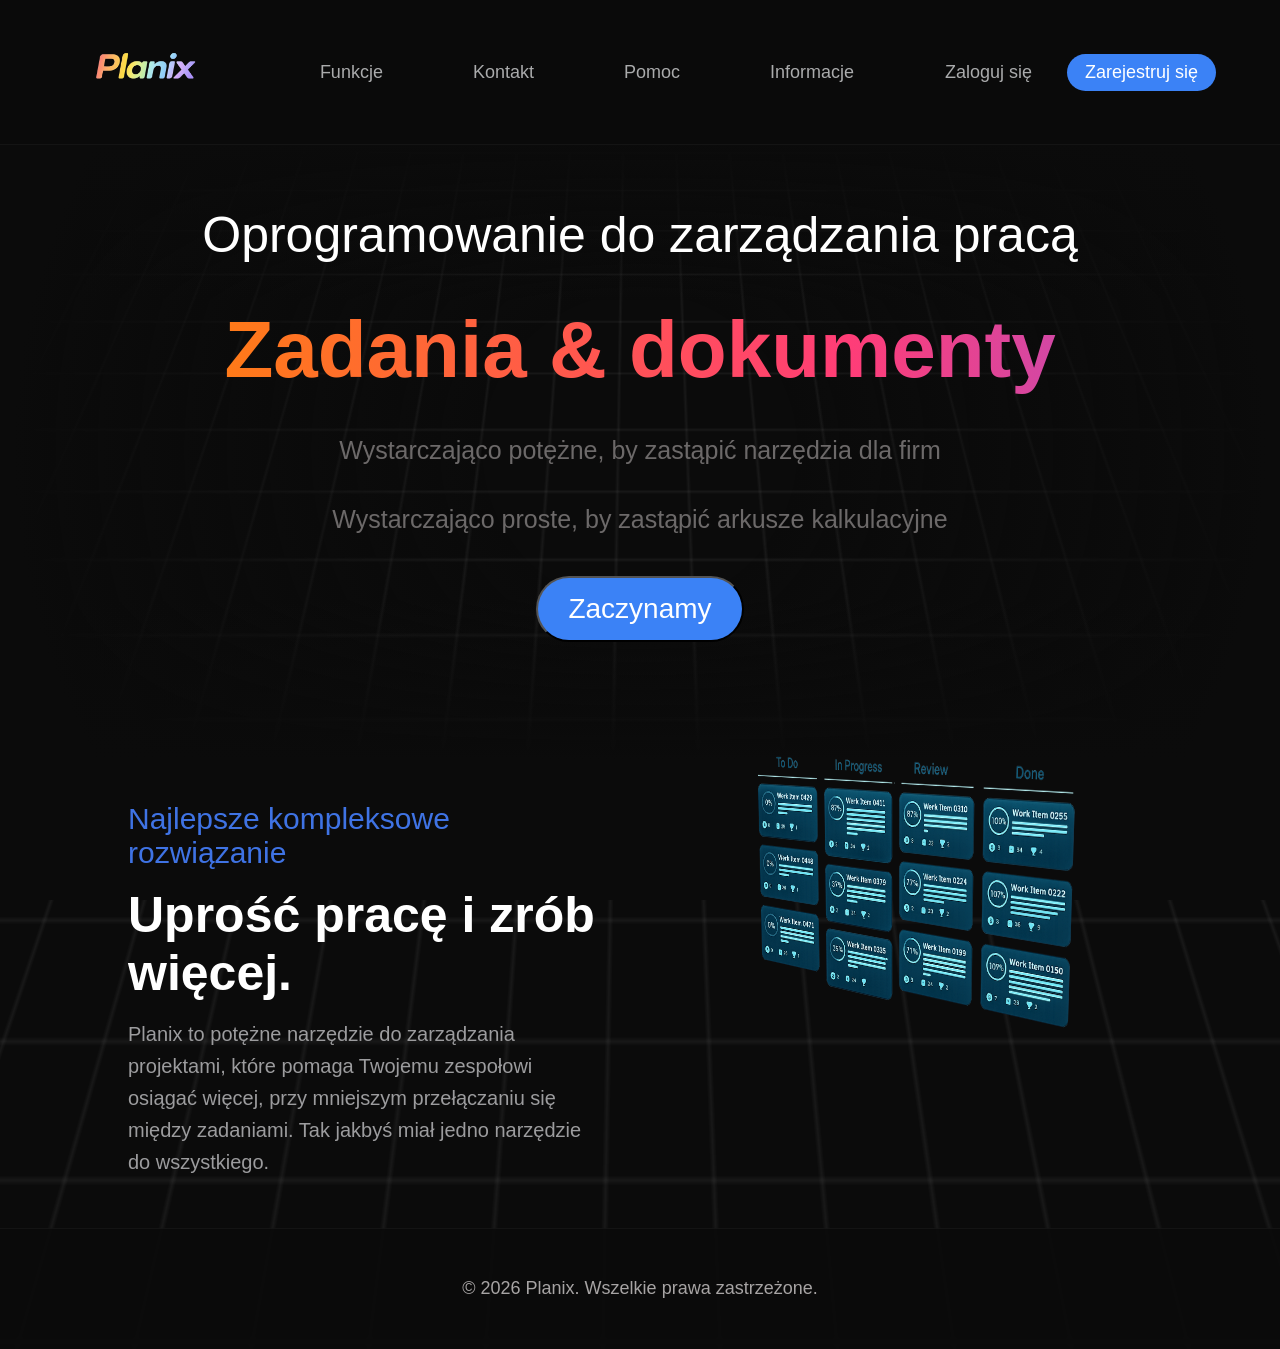
==== frontend/pages/index.html @ 274146c2 "frontend/main page implementation" ====
<!doctype html>
<html lang="en">
  <head>
    <meta charset="UTF-8" />
    <meta name="viewport" content="width=device-width, initial-scale=1.0" />
    <title>Task manager</title>
    <link rel="stylesheet" href="../styles/index.css" />
  </head>
  <body>
    <header>
      <div class="navbar">
        <div class="nav-left">
          <a href=""
            ><img class="navbar-logo-shape" src="../images/logo.png" alt="logo"
          /></a>
        </div>

        <div class="nav-center">
          <a class="navbar-link" href="">Funkcje</a>
          <a class="navbar-link" href="">Kontakt</a>
          <a class="navbar-link" href="">Pomoc</a>
          <a class="navbar-link" href="">Informacje</a>
        </div>
        <div class="nav-right">
          <a class="login-btn" href="">Zaloguj się</a>
          <a class="signup-btn" href="">Zarejestruj się</a>
        </div>
      </div>
    </header>
    <div class="content">
      <h1>
        <span class="header-text1">Oprogramowanie do zarządzania pracą </span>
        <span class="header-text2">Zadania & dokumenty</span>
        <span class="header-text3"
          >Wystarczająco potężne, by zastąpić narzędzia dla firm
        </span>
        <span class="header-text3"
          >Wystarczająco proste, by zastąpić arkusze kalkulacyjne</span
        >
      </h1>
      <div class="content-buttons">
        <button class="start-btn">Zaczynamy</button>
      </div>
      <div class="description">
        <div class="description-container">
          <span class="description-text1"
            >Najlepsze kompleksowe rozwiązanie</span
          >
          <span class="description-text2">Uprość pracę i zrób więcej.</span>
          <span class="description-text3"
            >Planix to potężne narzędzie do zarządzania projektami, które pomaga
            Twojemu zespołowi osiągać więcej, przy mniejszym przełączaniu się
            między zadaniami. Tak jakbyś miał jedno narzędzie do
            wszystkiego.</span
          >
        </div>

        <img class="description-img" src="../images/vrWindows.png" alt="" />
      </div>
    </div>
    <div class="bottom">© 2026 Planix. Wszelkie prawa zastrzeżone.</div>
  </body>
</html>
---- frontend/styles/index.css ----
body {
  margin: 0;
  background: #0b0b0b;
  color: white;
  font-family: "Inter", sans-serif;
}

body::before {
  content: "";
  position: fixed;
  inset: 0;
  z-index: -2;

  background-image:
    linear-gradient(rgba(255, 255, 255, 0.07) 0.8px, transparent 0.8px),
    linear-gradient(90deg, rgba(255, 255, 255, 0.07) 0.8px, transparent 0.8px);

  background-size: 30px 30px;

  transform: perspective(1200px) rotateX(55deg) scale(1.5) translateY(150px);
  transform-origin: center top;

  opacity: 0.7;
}

body::after {
  content: "";
  position: fixed;
  inset: 0;
  z-index: -1;

  background:
    linear-gradient(to bottom, #0b0b0b 0%, #0b0b0b 140px, transparent 300px),
    linear-gradient(to top, #0b0b0b 0%, #0b0b0b 140px, transparent 300px),
    radial-gradient(circle at center, transparent 20%, #0b0b0b 80%);

  pointer-events: none;
}

header {
  width: 100%;
  display: flex;
  justify-content: center;

  background: rgba(11, 11, 11, 0.95);
  border-bottom: 1px solid rgba(255, 255, 255, 0.04);
}

.navbar {
  display: flex;
  align-items: center;
  justify-content: space-between;
  width: 90%;
  padding: 15px 0;
}

.navbar-logo-shape {
  height: 110px;
  width: auto;
}

.nav-left {
  display: flex;
  align-items: center;
}

.nav-center {
  display: flex;
  gap: 30px;
  justify-content: center;
  flex: 1;
}

.navbar-link {
  color: rgb(170, 171, 172);
  font-size: 18px;
  text-decoration: none;
  font-weight: 500;
  padding: 8px 30px;
  transition: 0.2s;
}

.navbar-link:hover {
  color: white;
}

.nav-right {
  display: flex;
  align-items: center;
  gap: 15px;
}

.login-btn {
  color: rgb(170, 171, 172);
  text-decoration: none;
  font-size: 18px;
  transition: 0.2s;
  padding-right: 20px;
}

.login-btn:hover {
  color: white;
}

.signup-btn {
  background: #3b82f6;
  color: white;
  padding: 8px 18px;
  border-radius: 999px;
  text-decoration: none;
  font-size: 18px;
  transition: 0.2s;
  font-weight: 500;
}

.signup-btn:hover {
  background: #2563eb;
}

.content {
  display: flex;
  justify-content: center;
  flex-direction: column;
  align-items: center;
  width: 100%;
  height: auto;
}

h1 {
  width: 80%;
  display: flex;
  flex-direction: column;
  justify-content: center;
  align-items: center;
}

.header-text1 {
  font-family: sans-serif;
  font-weight: 100;
  font-size: 50px;
  padding: 40px;
}

.header-text2 {
  font-size: 80px;
  font-weight: 800;
  padding-bottom: 20px;

  background: linear-gradient(
    90deg,
    #ff7a18,
    #ff3d77,
    #7a5cff,
    #00c6ff,
    #00ffa3
  );

  background-size: 300% 300%;

  -webkit-background-clip: text;
  -webkit-text-fill-color: transparent;

  animation: gradientMove 6s ease infinite;
}

@keyframes gradientMove {
  0% {
    background-position: 0% 50%;
  }
  50% {
    background-position: 100% 50%;
  }
  100% {
    background-position: 0% 50%;
  }
}

.header-text3 {
  width: 800px;
  padding-top: 20px;
  padding-bottom: 20px;
  font-size: 25px;
  text-align: center;
  font-weight: 100;
  color: rgb(108, 105, 105);
}

.content-buttons {
  display: flex;
  justify-content: center;
}

.start-btn {
  background: #3b82f6;
  color: white;
  padding: 15px 30px 15px 30px;

  border-radius: 999px;
  text-decoration: none;
  font-size: 28px;
  transition: 0.2s;
  font-weight: 500;
  cursor: pointer;
}

.start-btn:hover {
  background: #2563eb;
}

.description {
  display: flex;
  justify-content: flex-start;
  gap: 40px;
  width: 80%;
  padding: 50px;
}

.description-img {
  height: 400px;
  width: 50%;
  transform: perspective(1000px) rotateX(-10deg) rotateY(-40deg);
}

.description-container {
  display: flex;
  flex-direction: column;
  width: 50%;
  padding-top: 110px;
}

.description-text1 {
  font-family: sans-serif;
  font-size: 30px;
  color: #3f73e4;
  font-weight: 500;
  padding-bottom: 16px;
}

.description-text2 {
  font-family: sans-serif;
  font-weight: 800;
  font-size: 50px;
  color: #ffffff;
  padding-bottom: 16px;
}

.description-text3 {
  font-family: sans-serif;
  font-size: 20px;
  color: #9c9c9e;
  line-height: 1.6;
}

.bottom {
  width: 100%;
  height: 120px;
  display: flex;
  justify-content: center;

  background: rgba(11, 11, 11, 0.95);
  border-top: 1px solid rgba(255, 255, 255, 0.04);
  font-family: sans-serif;
  font-size: 18px;
  color: #a7a4a4;
  align-items: center;
}
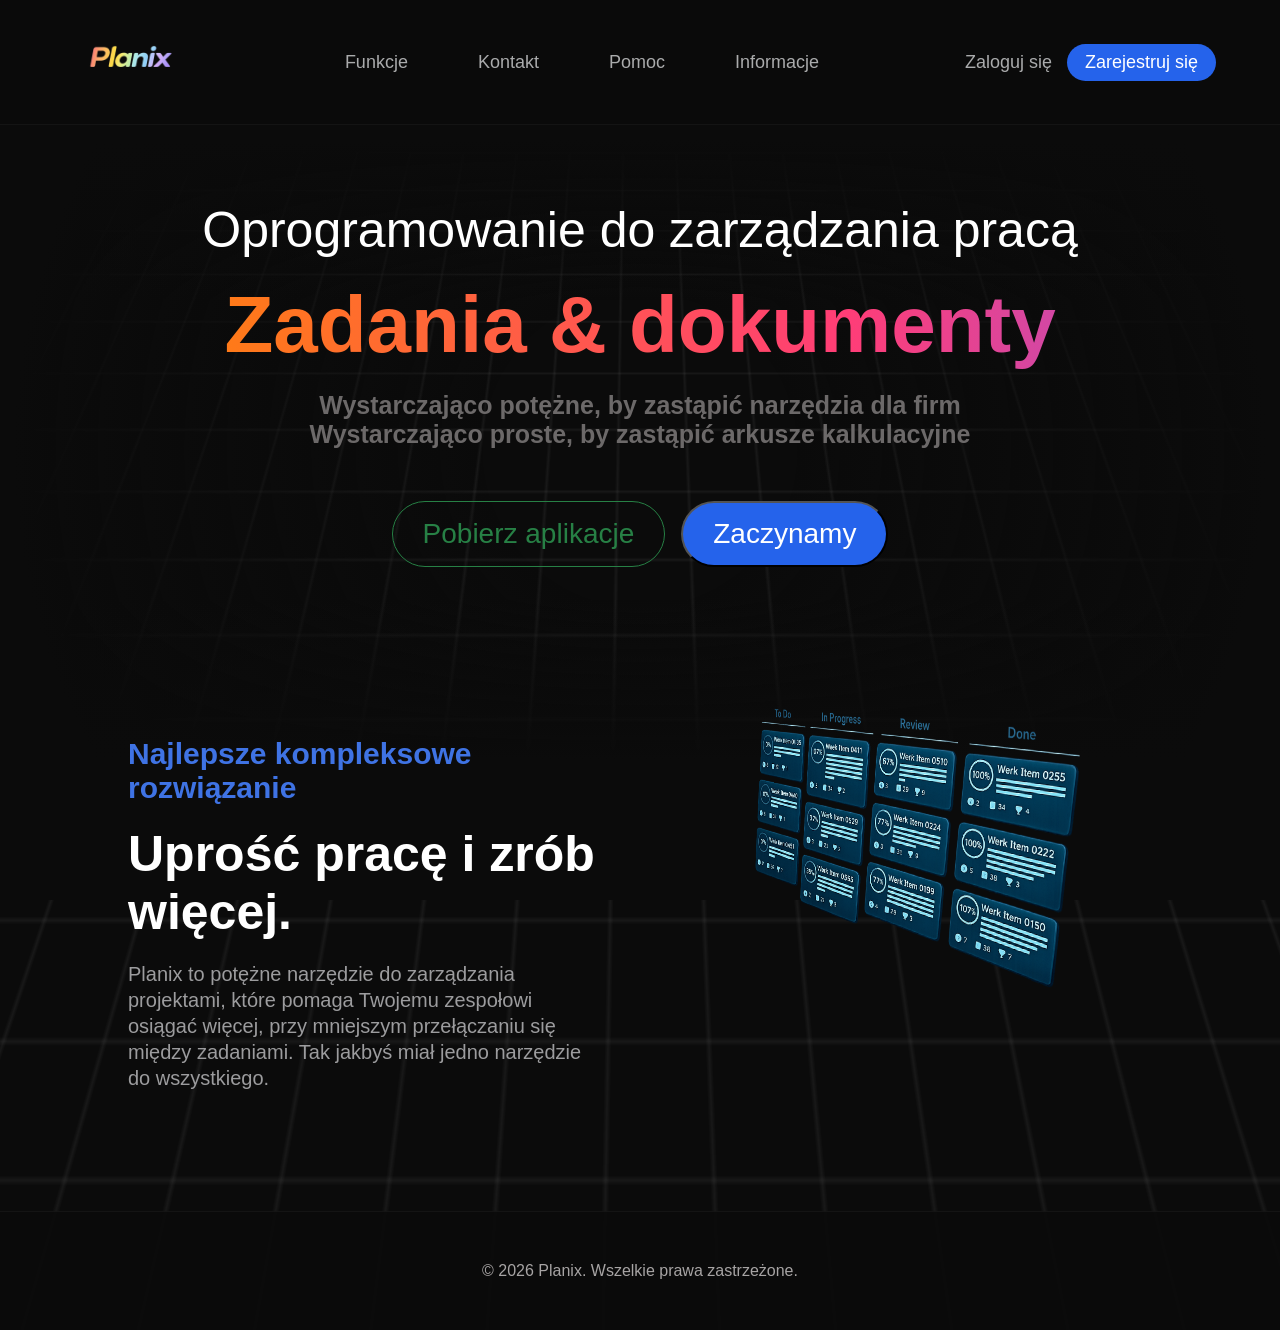
==== commit 6e0d911b: "added responsiveness for different devices screens + some visual improvements" ====
--- a/frontend/pages/index.html
+++ b/frontend/pages/index.html
@@ -14,7 +14,6 @@
             ><img class="navbar-logo-shape" src="../images/logo.png" alt="logo"
           /></a>
         </div>
-
         <div class="nav-center">
           <a class="navbar-link" href="">Funkcje</a>
           <a class="navbar-link" href="">Kontakt</a>
@@ -24,9 +23,17 @@
         <div class="nav-right">
           <a class="login-btn" href="">Zaloguj się</a>
           <a class="signup-btn" href="">Zarejestruj się</a>
+          <div class="menu-toggle" id="menu-toggle">☰</div>
         </div>
       </div>
     </header>
+    <div class="mobile-menu" id="mobile-menu">
+      <a class="navbar-link" href="">Funkcje</a>
+      <a class="navbar-link" href="">Kontakt</a>
+      <a class="navbar-link" href="">Pomoc</a>
+      <a class="navbar-link" href="">Informacje</a>
+    </div>
+    <div class="overlay" id="overlay"></div>
     <div class="content">
       <h1>
         <span class="header-text1">Oprogramowanie do zarządzania pracą </span>
@@ -39,6 +46,7 @@
         >
       </h1>
       <div class="content-buttons">
+        <button class="download-btn">Pobierz aplikacje</button>
         <button class="start-btn">Zaczynamy</button>
       </div>
       <div class="description">
@@ -54,10 +62,14 @@
             wszystkiego.</span
           >
         </div>
-
-        <img class="description-img" src="../images/vrWindows.png" alt="" />
+        <img
+          class="description-img"
+          src="../images/virtualWindows.png"
+          alt=""
+        />
       </div>
     </div>
     <div class="bottom">© 2026 Planix. Wszelkie prawa zastrzeżone.</div>
+    <script src="../scripts/navigation.js"></script>
   </body>
 </html>
--- a/frontend/styles/index.css
+++ b/frontend/styles/index.css
@@ -1,8 +1,15 @@
+html,
+body {
+  height: 100%;
+}
+
 body {
   margin: 0;
   background: #0b0b0b;
   color: white;
   font-family: "Inter", sans-serif;
+  display: flex;
+  flex-direction: column;
 }
 
 body::before {
@@ -33,15 +40,15 @@
     linear-gradient(to bottom, #0b0b0b 0%, #0b0b0b 140px, transparent 300px),
     linear-gradient(to top, #0b0b0b 0%, #0b0b0b 140px, transparent 300px),
     radial-gradient(circle at center, transparent 20%, #0b0b0b 80%);
-
-  pointer-events: none;
-}
+}
+
+/*NAVBAR */
 
 header {
   width: 100%;
   display: flex;
   justify-content: center;
-
+  position: fixed;
   background: rgba(11, 11, 11, 0.95);
   border-bottom: 1px solid rgba(255, 255, 255, 0.04);
 }
@@ -55,8 +62,7 @@
 }
 
 .navbar-logo-shape {
-  height: 110px;
-  width: auto;
+  height: 90px;
 }
 
 .nav-left {
@@ -76,8 +82,7 @@
   font-size: 18px;
   text-decoration: none;
   font-weight: 500;
-  padding: 8px 30px;
-  transition: 0.2s;
+  padding: 8px 20px;
 }
 
 .navbar-link:hover {
@@ -94,51 +99,114 @@
   color: rgb(170, 171, 172);
   text-decoration: none;
   font-size: 18px;
-  transition: 0.2s;
-  padding-right: 20px;
+  cursor: pointer;
 }
 
 .login-btn:hover {
-  color: white;
+  color: rgb(229, 232, 235);
 }
 
 .signup-btn {
-  background: #3b82f6;
+  background: #2563eb;
   color: white;
   padding: 8px 18px;
   border-radius: 999px;
   text-decoration: none;
   font-size: 18px;
-  transition: 0.2s;
-  font-weight: 500;
+  cursor: pointer;
 }
 
 .signup-btn:hover {
-  background: #2563eb;
-}
+  background: #5683e3;
+}
+
+/* hamburger*/
+.menu-toggle {
+  display: none;
+  font-size: 28px;
+  cursor: pointer;
+}
+
+.mobile-menu {
+  position: fixed;
+  top: 80px;
+  right: 0;
+  width: 250px;
+  height: 100%;
+  background: #0b0b0b;
+
+  display: flex;
+  flex-direction: column;
+  gap: 20px;
+  padding: 20px;
+
+  transform: translateX(100%);
+  transition: 0.3s ease;
+
+  z-index: 999;
+}
+
+.mobile-menu {
+  top: 80px;
+  right: 0;
+  width: 250px;
+  height: 100%;
+  background: #0b0b0b;
+
+  display: flex;
+  flex-direction: column;
+  gap: 20px;
+  padding: 20px;
+
+  transform: translateX(100%);
+  transition: 0.3s ease;
+
+  z-index: 999;
+
+  border-left: 1px solid rgba(255, 255, 255, 0.05);
+}
+
+.mobile-menu.active {
+  transform: translateX(0);
+}
+
+.overlay {
+  position: fixed;
+  inset: 0;
+  background: rgba(0, 0, 0, 0.6);
+  opacity: 0;
+  pointer-events: none;
+  transition: 0.3s;
+  z-index: 998;
+}
+
+.overlay.active {
+  opacity: 1;
+  pointer-events: all;
+}
+
+/*CONTENT*/
 
 .content {
   display: flex;
-  justify-content: center;
   flex-direction: column;
   align-items: center;
   width: 100%;
-  height: auto;
+  padding-top: 140px;
+  flex: 1;
 }
 
 h1 {
   width: 80%;
   display: flex;
   flex-direction: column;
-  justify-content: center;
   align-items: center;
 }
 
 .header-text1 {
-  font-family: sans-serif;
   font-weight: 100;
   font-size: 50px;
-  padding: 40px;
+  padding: 40px 20px 20px 20px;
 }
 
 .header-text2 {
@@ -156,63 +224,59 @@
   );
 
   background-size: 300% 300%;
-
   -webkit-background-clip: text;
   -webkit-text-fill-color: transparent;
-
-  animation: gradientMove 6s ease infinite;
-}
-
-@keyframes gradientMove {
-  0% {
-    background-position: 0% 50%;
-  }
-  50% {
-    background-position: 100% 50%;
-  }
-  100% {
-    background-position: 0% 50%;
-  }
 }
 
 .header-text3 {
   width: 800px;
-  padding-top: 20px;
-  padding-bottom: 20px;
   font-size: 25px;
   text-align: center;
-  font-weight: 100;
   color: rgb(108, 105, 105);
 }
 
 .content-buttons {
   display: flex;
-  justify-content: center;
+  gap: 16px;
+  padding: 30px;
 }
 
 .start-btn {
-  background: #3b82f6;
+  background: #2563eb;
   color: white;
-  padding: 15px 30px 15px 30px;
-
+  padding: 15px 30px;
   border-radius: 999px;
-  text-decoration: none;
   font-size: 28px;
-  transition: 0.2s;
-  font-weight: 500;
   cursor: pointer;
 }
 
 .start-btn:hover {
-  background: #2563eb;
-}
+  background: #5683e5;
+}
+
+.download-btn {
+  background: none;
+  color: rgb(39, 128, 69);
+  padding: 15px 30px;
+  border-radius: 999px;
+  font-size: 28px;
+  border: solid rgb(39, 128, 69) 0.5px;
+  cursor: pointer;
+}
+
+.download-btn:hover {
+  border: solid rgb(68, 184, 107) 0.5px;
+  color: rgb(68, 184, 107);
+}
+
+/*DESCRIPTION*/
 
 .description {
   display: flex;
-  justify-content: flex-start;
   gap: 40px;
   width: 80%;
-  padding: 50px;
+  padding-top: 30px;
+  padding-bottom: 120px;
 }
 
 .description-img {
@@ -222,45 +286,128 @@
 }
 
 .description-container {
-  display: flex;
-  flex-direction: column;
   width: 50%;
   padding-top: 110px;
+  display: flex;
+  flex-direction: column;
 }
 
 .description-text1 {
-  font-family: sans-serif;
   font-size: 30px;
   color: #3f73e4;
-  font-weight: 500;
-  padding-bottom: 16px;
+  padding-bottom: 20px;
+  font-weight: 600;
 }
 
 .description-text2 {
-  font-family: sans-serif;
+  font-size: 50px;
   font-weight: 800;
-  font-size: 50px;
-  color: #ffffff;
-  padding-bottom: 16px;
+  padding-bottom: 20px;
 }
 
 .description-text3 {
-  font-family: sans-serif;
   font-size: 20px;
   color: #9c9c9e;
-  line-height: 1.6;
-}
+  line-height: 26px;
+}
+
+/*FOOTER */
 
 .bottom {
-  width: 100%;
-  height: 120px;
+  padding: 50px;
   display: flex;
   justify-content: center;
-
+  align-items: center;
   background: rgba(11, 11, 11, 0.95);
   border-top: 1px solid rgba(255, 255, 255, 0.04);
-  font-family: sans-serif;
-  font-size: 18px;
   color: #a7a4a4;
-  align-items: center;
-}
+}
+
+/* RESPONSIVE  */
+
+/* TABLET */
+@media (max-width: 1200px) {
+  .nav-center {
+    display: none;
+  }
+  .header-text1 {
+    font-size: 30px;
+  }
+
+  .header-text2 {
+    font-size: 48px;
+  }
+
+  .header-text3 {
+    font-size: 16px;
+    width: 90%;
+  }
+
+  .menu-toggle {
+    display: block;
+  }
+
+  .menu-toggle {
+    display: block;
+    margin-left: auto;
+  }
+
+  .navbar {
+    justify-content: space-between;
+  }
+
+  .start-btn,
+  .download-btn {
+    font-size: 18px;
+    padding: 10px 20px;
+  }
+
+  .description {
+    display: none;
+  }
+}
+
+/* MOBILE */
+@media (max-width: 768px) {
+  .nav-center {
+    display: none;
+  }
+
+  .menu-toggle {
+    display: block;
+  }
+
+  .navbar-logo-shape {
+    height: 60px;
+  }
+
+  .header-text1 {
+    font-size: 20px;
+  }
+
+  .header-text2 {
+    font-size: 30px;
+  }
+
+  .menu-toggle {
+    display: block;
+    margin-left: auto;
+  }
+
+  .navbar {
+    justify-content: space-between;
+  }
+
+  .header-text3 {
+    font-size: 14px;
+  }
+
+  .content-buttons {
+    flex-direction: column;
+    align-items: center;
+  }
+
+  .description {
+    display: none;
+  }
+}
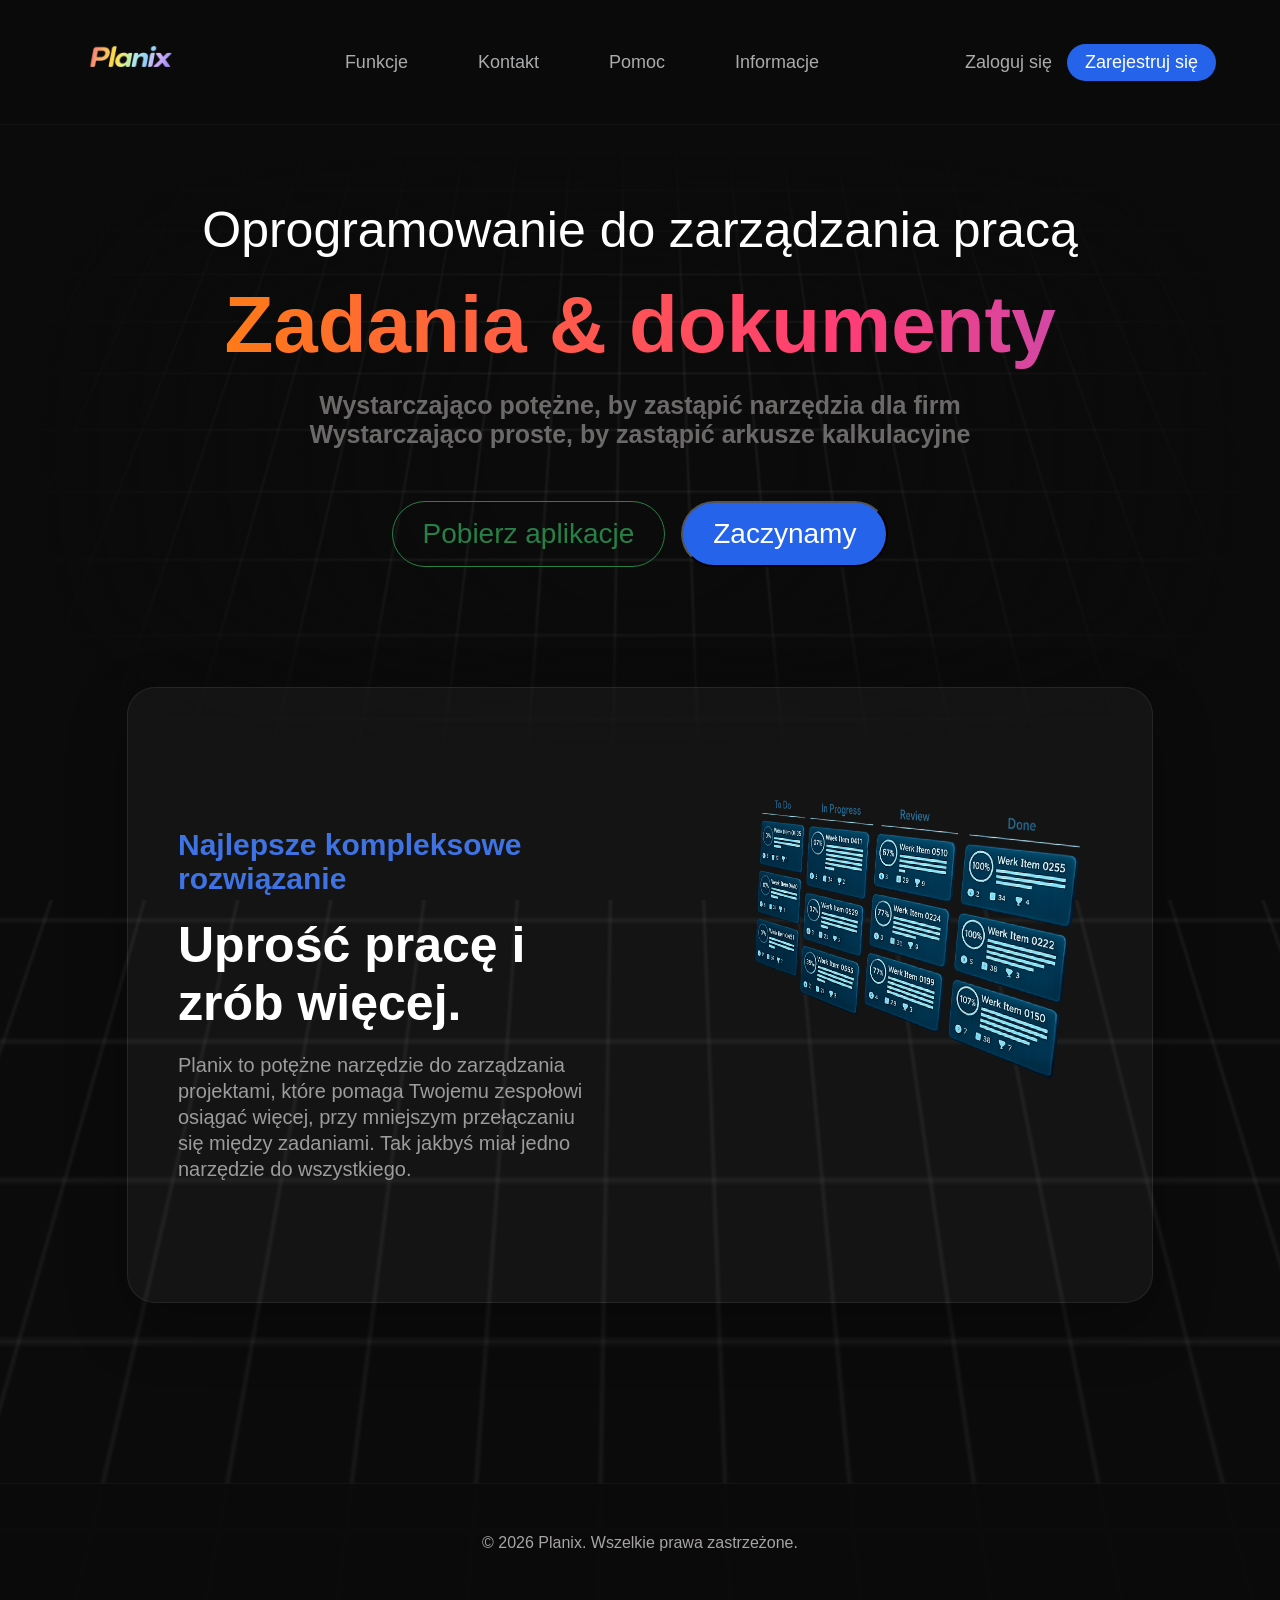
==== commit bc572bfa: "some minor improvements" ====
--- a/frontend/pages/index.html
+++ b/frontend/pages/index.html
@@ -21,8 +21,8 @@
           <a class="navbar-link" href="">Informacje</a>
         </div>
         <div class="nav-right">
-          <a class="login-btn" href="">Zaloguj się</a>
-          <a class="signup-btn" href="">Zarejestruj się</a>
+          <a class="login-btn" href="login.html">Zaloguj się</a>
+          <a class="signup-btn" href="registration.html">Zarejestruj się</a>
           <div class="menu-toggle" id="menu-toggle">☰</div>
         </div>
       </div>
--- a/frontend/styles/index.css
+++ b/frontend/styles/index.css
@@ -34,7 +34,7 @@
   content: "";
   position: fixed;
   inset: 0;
-  z-index: -1;
+  z-index: -2;
 
   background:
     linear-gradient(to bottom, #0b0b0b 0%, #0b0b0b 140px, transparent 300px),
@@ -196,7 +196,7 @@
   flex: 1;
 }
 
-h1 {
+.content h1 {
   width: 80%;
   display: flex;
   flex-direction: column;
@@ -238,7 +238,8 @@
 .content-buttons {
   display: flex;
   gap: 16px;
-  padding: 30px;
+  padding-top: 30px;
+  padding-bottom: 120px;
 }
 
 .start-btn {
@@ -277,12 +278,20 @@
   width: 80%;
   padding-top: 30px;
   padding-bottom: 120px;
+  border: 1px solid rgba(255, 255, 255, 0.08);
+  border-radius: 28px;
+  background: rgba(255, 255, 255, 0.04);
+  box-shadow: 0 24px 60px rgba(0, 0, 0, 0.28);
+  position: relative;
+  z-index: -1;
 }
 
 .description-img {
   height: 400px;
   width: 50%;
   transform: perspective(1000px) rotateX(-10deg) rotateY(-40deg);
+  position: relative;
+  z-index: -1;
 }
 
 .description-container {
@@ -296,6 +305,7 @@
   font-size: 30px;
   color: #3f73e4;
   padding-bottom: 20px;
+  padding-left: 50px;
   font-weight: 600;
 }
 
@@ -303,12 +313,14 @@
   font-size: 50px;
   font-weight: 800;
   padding-bottom: 20px;
+  padding-left: 50px;
 }
 
 .description-text3 {
   font-size: 20px;
   color: #9c9c9e;
   line-height: 26px;
+  padding-left: 50px;
 }
 
 /*FOOTER */
@@ -321,6 +333,7 @@
   background: rgba(11, 11, 11, 0.95);
   border-top: 1px solid rgba(255, 255, 255, 0.04);
   color: #a7a4a4;
+  margin-top: 180px;
 }
 
 /* RESPONSIVE  */
@@ -411,3 +424,168 @@
     display: none;
   }
 }
+
+.auth-content {
+  padding-bottom: 60px;
+}
+
+.auth-layout {
+  align-items: stretch;
+  margin-top: 10px;
+}
+
+.auth-info {
+  width: 45%;
+  padding-top: 50px;
+}
+
+.auth-box {
+  width: 45%;
+  padding: 36px;
+  border: 1px solid rgba(255, 255, 255, 0.08);
+  border-radius: 28px;
+  background: rgba(255, 255, 255, 0.04);
+  box-shadow: 0 24px 60px rgba(0, 0, 0, 0.28);
+}
+
+.auth-box-header {
+  display: flex;
+  flex-direction: column;
+  gap: 10px;
+  margin-bottom: 24px;
+}
+
+.auth-box-copy,
+.auth-switch {
+  font-size: 18px;
+  color: #9c9c9e;
+  line-height: 1.6;
+}
+
+.auth-form {
+  display: flex;
+  flex-direction: column;
+  gap: 18px;
+}
+
+.auth-field {
+  display: flex;
+  flex-direction: column;
+  gap: 10px;
+  font-size: 16px;
+  color: #ffffff;
+}
+
+.auth-field input {
+  padding: 16px 18px;
+  border: 1px solid rgba(255, 255, 255, 0.1);
+  border-radius: 16px;
+  background: rgba(255, 255, 255, 0.04);
+  color: #ffffff;
+  font: inherit;
+  outline: none;
+}
+
+.auth-field input::placeholder {
+  color: #8a8a8d;
+}
+
+.auth-field input:focus {
+  border-color: #3b82f6;
+  box-shadow: 0 0 0 4px rgba(59, 130, 246, 0.12);
+}
+
+.auth-row,
+.auth-check {
+  display: flex;
+  align-items: center;
+  gap: 10px;
+}
+
+.auth-row {
+  justify-content: space-between;
+}
+
+.auth-check {
+  color: #9c9c9e;
+}
+
+.auth-check-wide {
+  align-items: flex-start;
+}
+
+.auth-check input {
+  accent-color: #3b82f6;
+}
+
+.auth-link {
+  color: #3f73e4;
+  text-decoration: none;
+}
+
+.auth-link:hover {
+  color: #ffffff;
+}
+
+.auth-submit {
+  width: 100%;
+  border: 0;
+}
+
+.auth-divider {
+  display: flex;
+  align-items: center;
+  gap: 14px;
+  color: #6d6d70;
+  font-size: 14px;
+}
+
+.auth-divider::before,
+.auth-divider::after {
+  content: "";
+  flex: 1;
+  height: 1px;
+  background: rgba(255, 255, 255, 0.08);
+}
+
+.auth-ghost-btn {
+  width: 100%;
+  padding: 16px 20px;
+  border: 1px solid rgba(255, 255, 255, 0.08);
+  border-radius: 999px;
+  background: rgba(255, 255, 255, 0.04);
+  color: #ffffff;
+  font-size: 18px;
+  cursor: pointer;
+  transition: 0.2s;
+}
+
+.auth-ghost-btn:hover {
+  background: rgba(255, 255, 255, 0.08);
+}
+
+@media (max-width: 980px) {
+  .auth-layout {
+    flex-direction: column;
+  }
+
+  .auth-info,
+  .auth-box {
+    width: 100%;
+  }
+
+  .auth-info {
+    padding-top: 20px;
+  }
+}
+
+@media (max-width: 640px) {
+  .auth-row {
+    flex-direction: column;
+    align-items: flex-start;
+  }
+
+  .auth-box {
+    padding: 24px;
+  }
+}
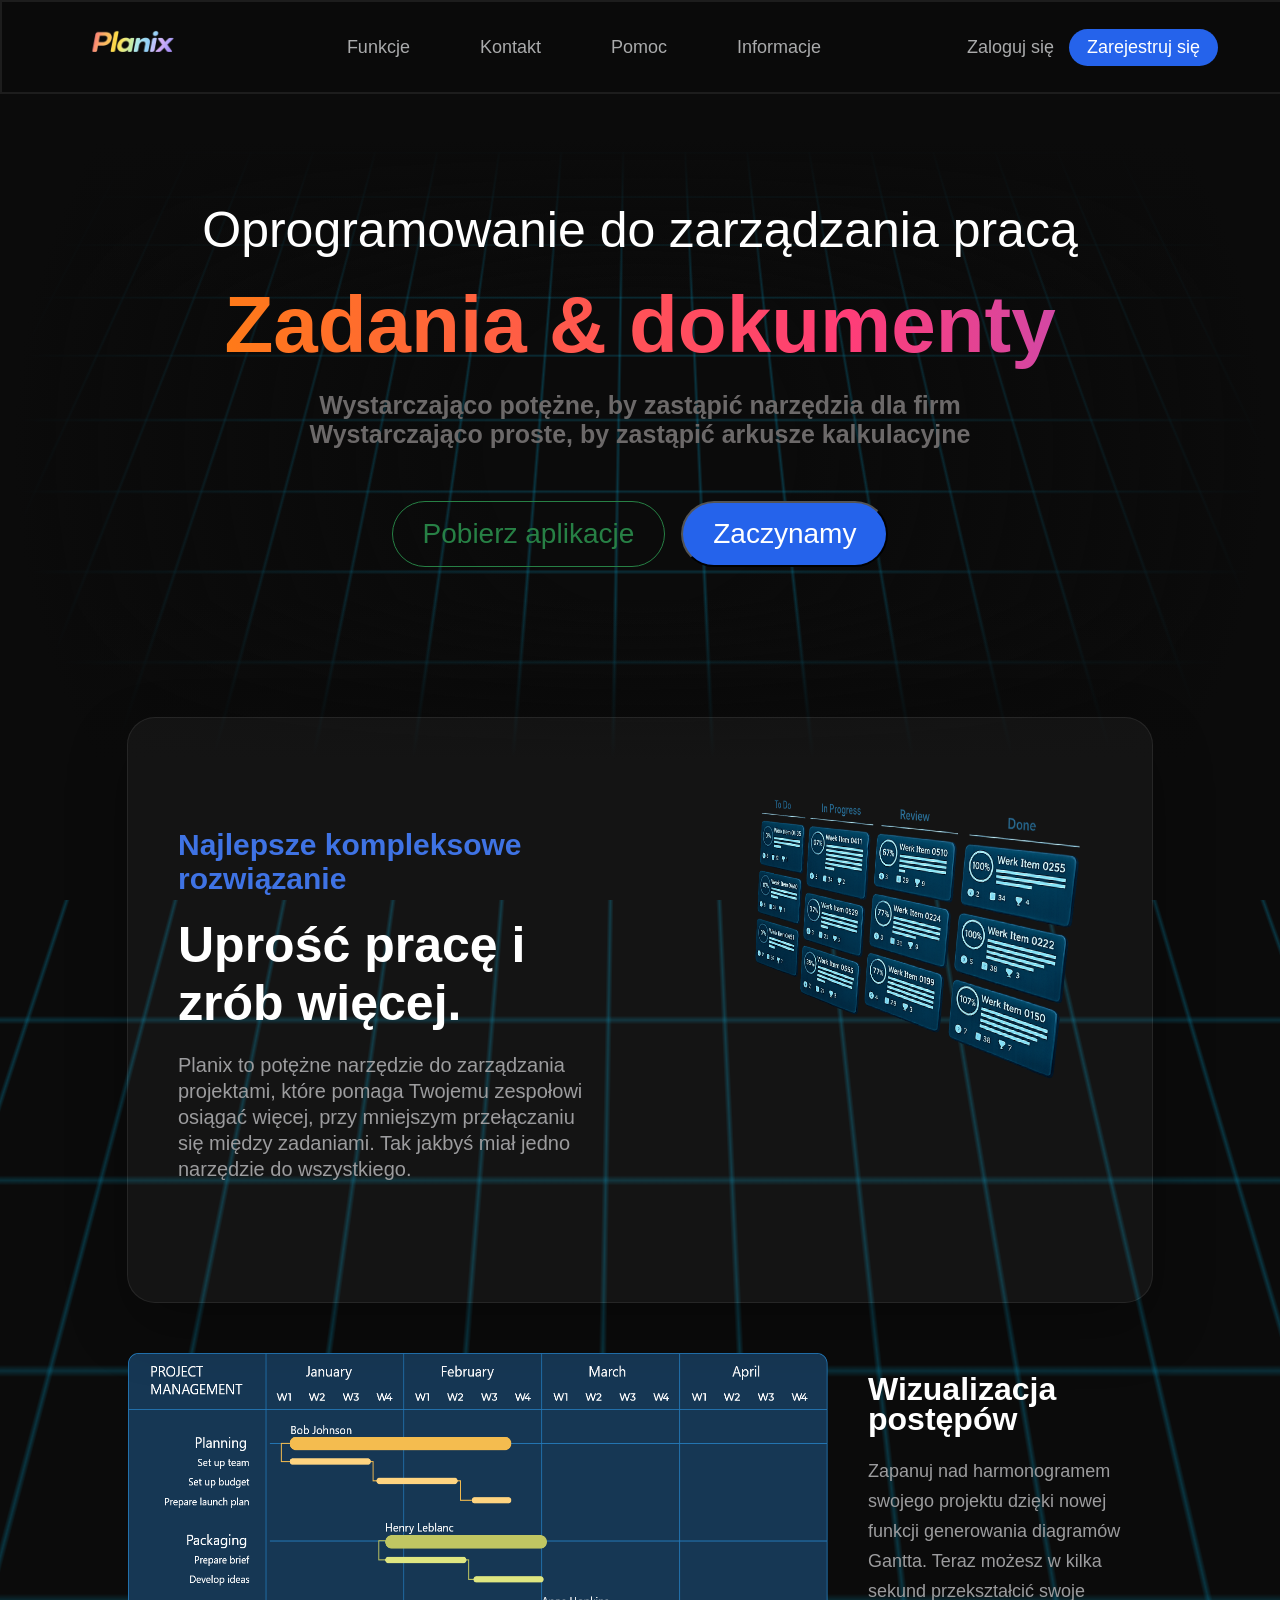
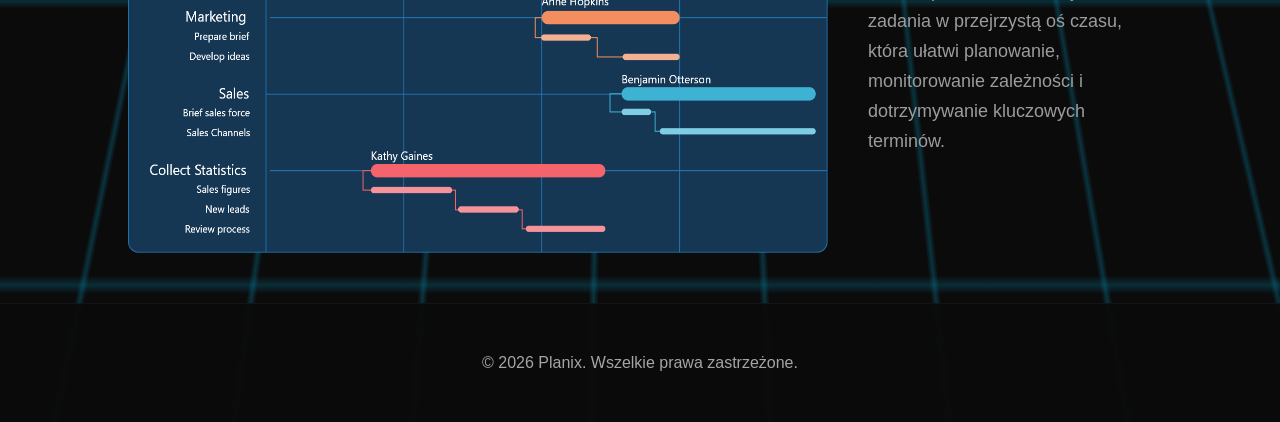
==== commit f13b7a63: "User Page implementation (beta) + some visual improvements" ====
--- a/frontend/pages/index.html
+++ b/frontend/pages/index.html
@@ -68,8 +68,15 @@
           alt=""
         />
       </div>
+      <div class="other-description">
+        <img class="diagram-img" src="../images/diagram.png" alt="Diagram">
+        <div class="diagram-description"> 
+          <h1>Wizualizacja postępów</h1>
+        <p>Zapanuj nad harmonogramem swojego projektu dzięki nowej funkcji generowania diagramów Gantta. Teraz możesz w kilka sekund przekształcić swoje zadania w przejrzystą oś czasu, która ułatwi planowanie, monitorowanie zależności i dotrzymywanie kluczowych terminów.</p></div>
+      </div>
     </div>
     <div class="bottom">© 2026 Planix. Wszelkie prawa zastrzeżone.</div>
     <script src="../scripts/navigation.js"></script>
+    <script src="../scripts/backgroundFadeEffect.js"></script>
   </body>
 </html>
--- a/frontend/styles/index.css
+++ b/frontend/styles/index.css
@@ -9,6 +9,7 @@
   color: white;
   font-family: "Inter", sans-serif;
   display: flex;
+  min-height: 100vh;
   flex-direction: column;
 }
 
@@ -17,17 +18,25 @@
   position: fixed;
   inset: 0;
   z-index: -2;
-
   background-image:
-    linear-gradient(rgba(255, 255, 255, 0.07) 0.8px, transparent 0.8px),
-    linear-gradient(90deg, rgba(255, 255, 255, 0.07) 0.8px, transparent 0.8px);
-
-  background-size: 30px 30px;
+    linear-gradient(rgba(0, 200, 255, 0.3) 0.3px, transparent 1.5px),
+    linear-gradient(90deg, rgba(0, 200, 255, 0.3) 1.5px, transparent 1.5px);
+  background-size: 35px 35px;
 
   transform: perspective(1200px) rotateX(55deg) scale(1.5) translateY(150px);
   transform-origin: center top;
-
-  opacity: 0.7;
+  opacity: var(--grid-opacity, 0.7);
+  transition: opacity 0.1s ease-out;
+  animation: gridHue 10s linear infinite;
+}
+
+@keyframes gridHue {
+  0% {
+    filter: hue-rotate(0deg);
+  }
+  100% {
+    filter: hue-rotate(360deg);
+  }
 }
 
 body::after {
@@ -42,6 +51,26 @@
     radial-gradient(circle at center, transparent 20%, #0b0b0b 80%);
 }
 
+@keyframes gridColor {
+  0% {
+    background-image:
+      linear-gradient(rgba(255, 255, 255, 0.08) 1px, transparent 1px),
+      linear-gradient(90deg, rgba(255, 255, 255, 0.08) 1px, transparent 1px);
+  }
+
+  50% {
+    background-image:
+      linear-gradient(rgba(0, 198, 255, 0.2) 1px, transparent 1px),
+      linear-gradient(90deg, rgba(0, 198, 255, 0.2) 1px, transparent 1px);
+  }
+
+  100% {
+    background-image:
+      linear-gradient(rgba(255, 255, 255, 0.08) 1px, transparent 1px),
+      linear-gradient(90deg, rgba(255, 255, 255, 0.08) 1px, transparent 1px);
+  }
+}
+
 /*NAVBAR */
 
 header {
@@ -51,6 +80,9 @@
   position: fixed;
   background: rgba(11, 11, 11, 0.95);
   border-bottom: 1px solid rgba(255, 255, 255, 0.04);
+  z-index: 2;
+  border: 2px solid rgba(255, 255, 255, 0.08);
+  height: 90px;
 }
 
 .navbar {
@@ -134,15 +166,12 @@
   width: 250px;
   height: 100%;
   background: #0b0b0b;
-
   display: flex;
   flex-direction: column;
   gap: 20px;
   padding: 20px;
-
   transform: translateX(100%);
   transition: 0.3s ease;
-
   z-index: 999;
 }
 
@@ -152,17 +181,13 @@
   width: 250px;
   height: 100%;
   background: #0b0b0b;
-
   display: flex;
   flex-direction: column;
   gap: 20px;
   padding: 20px;
-
   transform: translateX(100%);
   transition: 0.3s ease;
-
   z-index: 999;
-
   border-left: 1px solid rgba(255, 255, 255, 0.05);
 }
 
@@ -204,9 +229,22 @@
 }
 
 .header-text1 {
+  font-family: "Franklin Gothic Medium", "Arial Narrow", Arial, sans-serif;
   font-weight: 100;
   font-size: 50px;
   padding: 40px 20px 20px 20px;
+}
+
+@keyframes gradientMove {
+  0% {
+    background-position: 0% 50%;
+  }
+  50% {
+    background-position: 100% 50%;
+  }
+  100% {
+    background-position: 0% 50%;
+  }
 }
 
 .header-text2 {
@@ -224,11 +262,16 @@
   );
 
   background-size: 300% 300%;
+  background-position: 0% 50%;
+
   -webkit-background-clip: text;
   -webkit-text-fill-color: transparent;
+
+  animation: gradientMove 6s ease infinite;
 }
 
 .header-text3 {
+  font-family: "Gill Sans", "Gill Sans MT", Calibri, "Trebuchet MS", sans-serif;
   width: 800px;
   font-size: 25px;
   text-align: center;
@@ -239,7 +282,7 @@
   display: flex;
   gap: 16px;
   padding-top: 30px;
-  padding-bottom: 120px;
+  padding-bottom: 150px;
 }
 
 .start-btn {
@@ -276,14 +319,14 @@
   display: flex;
   gap: 40px;
   width: 80%;
-  padding-top: 30px;
+  padding-top: 0px;
   padding-bottom: 120px;
   border: 1px solid rgba(255, 255, 255, 0.08);
   border-radius: 28px;
   background: rgba(255, 255, 255, 0.04);
   box-shadow: 0 24px 60px rgba(0, 0, 0, 0.28);
   position: relative;
-  z-index: -1;
+  z-index: 1;
 }
 
 .description-img {
@@ -323,6 +366,29 @@
   padding-left: 50px;
 }
 
+.other-description {
+  padding-top: 50px;
+  padding-bottom: 50px;
+  display: flex;
+  justify-content: space-between;
+  width: 80%;
+}
+
+.diagram-img {
+  height: 500px;
+  width: 700px;
+}
+
+.diagram-description {
+  padding-left: 40px;
+  line-height: 30px;
+}
+
+.diagram-description p {
+  font-size: 18px;
+  color: #9c9c9e;
+}
+
 /*FOOTER */
 
 .bottom {
@@ -333,7 +399,6 @@
   background: rgba(11, 11, 11, 0.95);
   border-top: 1px solid rgba(255, 255, 255, 0.04);
   color: #a7a4a4;
-  margin-top: 180px;
 }
 
 /* RESPONSIVE  */
@@ -378,6 +443,15 @@
   .description {
     display: none;
   }
+
+  .other-description {
+    display: none;
+  }
+
+  .bottom {
+    padding: 20px 14px;
+    font-size: 14px;
+  }
 }
 
 /* MOBILE */
@@ -423,169 +497,12 @@
   .description {
     display: none;
   }
-}
-
-.auth-content {
-  padding-bottom: 60px;
-}
-
-.auth-layout {
-  align-items: stretch;
-  margin-top: 10px;
-}
-
-.auth-info {
-  width: 45%;
-  padding-top: 50px;
-}
-
-.auth-box {
-  width: 45%;
-  padding: 36px;
-  border: 1px solid rgba(255, 255, 255, 0.08);
-  border-radius: 28px;
-  background: rgba(255, 255, 255, 0.04);
-  box-shadow: 0 24px 60px rgba(0, 0, 0, 0.28);
-}
-
-.auth-box-header {
-  display: flex;
-  flex-direction: column;
-  gap: 10px;
-  margin-bottom: 24px;
-}
-
-.auth-box-copy,
-.auth-switch {
-  font-size: 18px;
-  color: #9c9c9e;
-  line-height: 1.6;
-}
-
-.auth-form {
-  display: flex;
-  flex-direction: column;
-  gap: 18px;
-}
-
-.auth-field {
-  display: flex;
-  flex-direction: column;
-  gap: 10px;
-  font-size: 16px;
-  color: #ffffff;
-}
-
-.auth-field input {
-  padding: 16px 18px;
-  border: 1px solid rgba(255, 255, 255, 0.1);
-  border-radius: 16px;
-  background: rgba(255, 255, 255, 0.04);
-  color: #ffffff;
-  font: inherit;
-  outline: none;
-}
-
-.auth-field input::placeholder {
-  color: #8a8a8d;
-}
-
-.auth-field input:focus {
-  border-color: #3b82f6;
-  box-shadow: 0 0 0 4px rgba(59, 130, 246, 0.12);
-}
-
-.auth-row,
-.auth-check {
-  display: flex;
-  align-items: center;
-  gap: 10px;
-}
-
-.auth-row {
-  justify-content: space-between;
-}
-
-.auth-check {
-  color: #9c9c9e;
-}
-
-.auth-check-wide {
-  align-items: flex-start;
-}
-
-.auth-check input {
-  accent-color: #3b82f6;
-}
-
-.auth-link {
-  color: #3f73e4;
-  text-decoration: none;
-}
-
-.auth-link:hover {
-  color: #ffffff;
-}
-
-.auth-submit {
-  width: 100%;
-  border: 0;
-}
-
-.auth-divider {
-  display: flex;
-  align-items: center;
-  gap: 14px;
-  color: #6d6d70;
-  font-size: 14px;
-}
-
-.auth-divider::before,
-.auth-divider::after {
-  content: "";
-  flex: 1;
-  height: 1px;
-  background: rgba(255, 255, 255, 0.08);
-}
-
-.auth-ghost-btn {
-  width: 100%;
-  padding: 16px 20px;
-  border: 1px solid rgba(255, 255, 255, 0.08);
-  border-radius: 999px;
-  background: rgba(255, 255, 255, 0.04);
-  color: #ffffff;
-  font-size: 18px;
-  cursor: pointer;
-  transition: 0.2s;
-}
-
-.auth-ghost-btn:hover {
-  background: rgba(255, 255, 255, 0.08);
-}
-
-@media (max-width: 980px) {
-  .auth-layout {
-    flex-direction: column;
-  }
-
-  .auth-info,
-  .auth-box {
-    width: 100%;
-  }
-
-  .auth-info {
-    padding-top: 20px;
-  }
-}
-
-@media (max-width: 640px) {
-  .auth-row {
-    flex-direction: column;
-    align-items: flex-start;
-  }
-
-  .auth-box {
-    padding: 24px;
-  }
-}
+
+  .other-description {
+    display: none;
+  }
+  .bottom {
+    padding: 20px 14px;
+    font-size: 14px;
+  }
+}
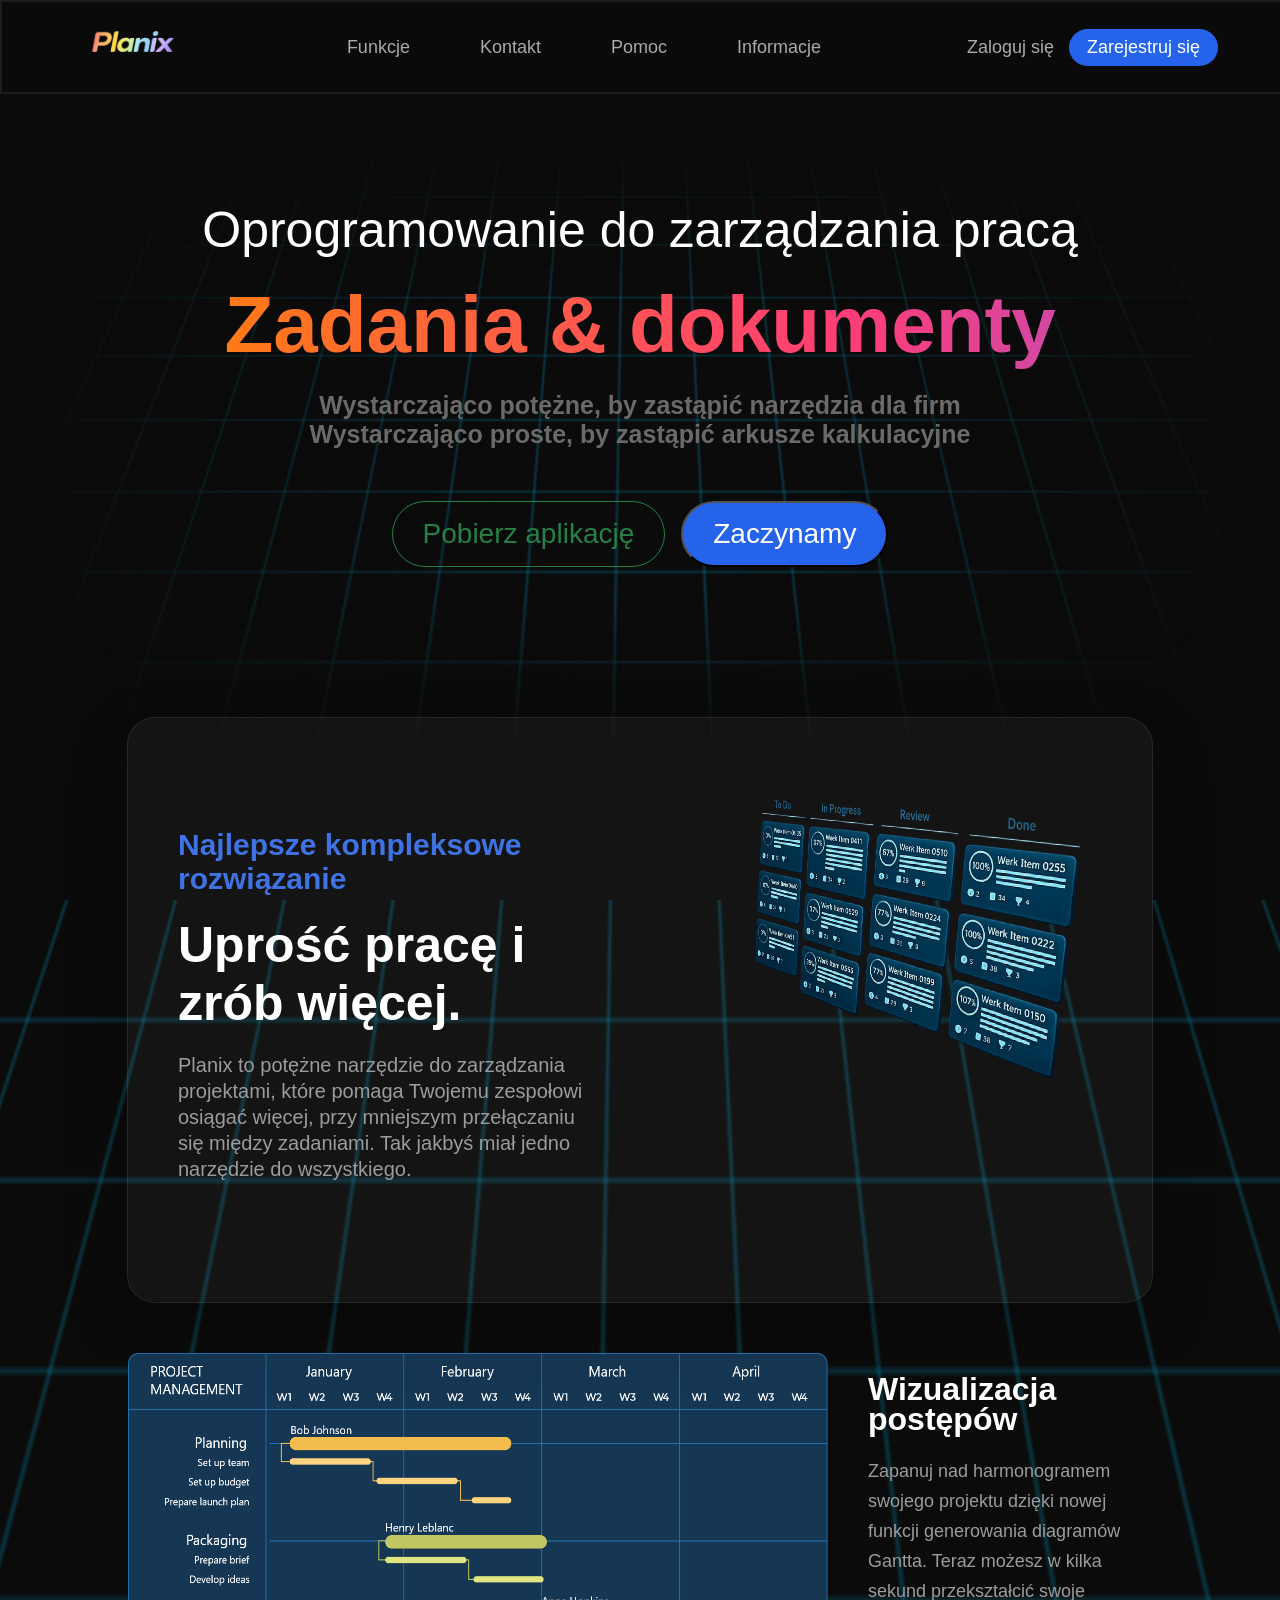
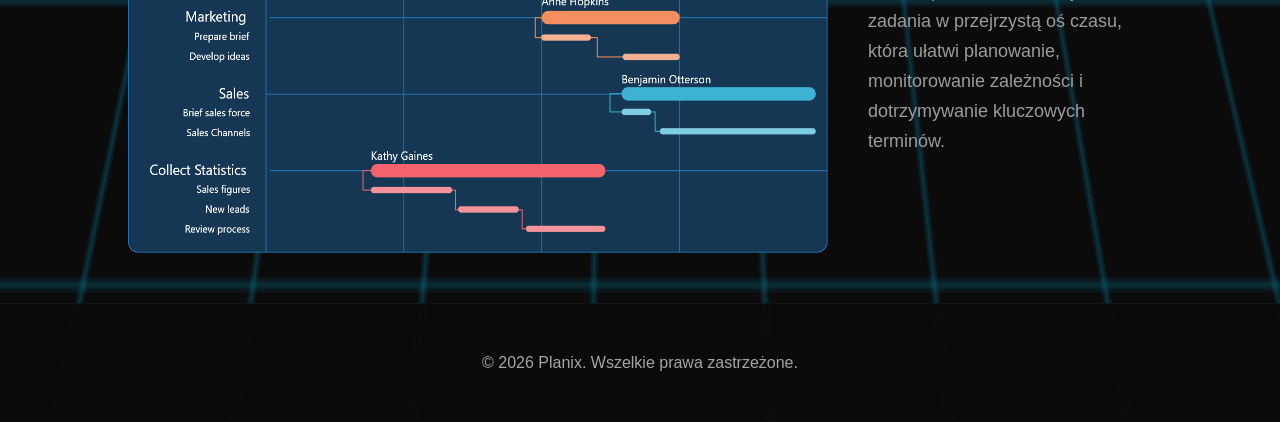
==== commit aa1efcfa: "Merge branch 'develop' of https://github.com/Projekt-zespolowy-UO/Task-Manager into develop # Confli" ====
--- a/frontend/pages/index.html
+++ b/frontend/pages/index.html
@@ -1,5 +1,5 @@
 <!doctype html>
-<html lang="en">
+<html lang="pl">
   <head>
     <meta charset="UTF-8" />
     <meta name="viewport" content="width=device-width, initial-scale=1.0" />
@@ -10,62 +10,67 @@
     <header>
       <div class="navbar">
         <div class="nav-left">
-          <a href=""
-            ><img class="navbar-logo-shape" src="../images/logo.png" alt="logo"
-          /></a>
+          <a href="index.html">
+            <img class="navbar-logo-shape" src="../images/logo.png" alt="logo" />
+          </a>
         </div>
+
         <div class="nav-center">
-          <a class="navbar-link" href="">Funkcje</a>
-          <a class="navbar-link" href="">Kontakt</a>
-          <a class="navbar-link" href="">Pomoc</a>
-          <a class="navbar-link" href="">Informacje</a>
+          <a class="navbar-link" href="features.html">Funkcje</a>
+          <a class="navbar-link" href="contact.html">Kontakt</a>
+          <a class="navbar-link" href="help.html">Pomoc</a>
+          <a class="navbar-link" href="info.html">Informacje</a>
         </div>
+
         <div class="nav-right">
           <a class="login-btn" href="login.html">Zaloguj się</a>
           <a class="signup-btn" href="registration.html">Zarejestruj się</a>
-          <div class="menu-toggle" id="menu-toggle">☰</div>
+          <div class="menu-toggle" id="menu-toggle">&#9776;</div>
         </div>
       </div>
     </header>
+
     <div class="mobile-menu" id="mobile-menu">
-      <a class="navbar-link" href="">Funkcje</a>
-      <a class="navbar-link" href="">Kontakt</a>
-      <a class="navbar-link" href="">Pomoc</a>
-      <a class="navbar-link" href="">Informacje</a>
+      <a class="navbar-link" href="features.html">Funkcje</a>
+      <a class="navbar-link" href="contact.html">Kontakt</a>
+      <a class="navbar-link" href="help.html">Pomoc</a>
+      <a class="navbar-link" href="info.html">Informacje</a>
     </div>
+
     <div class="overlay" id="overlay"></div>
+
     <div class="content">
       <h1>
-        <span class="header-text1">Oprogramowanie do zarządzania pracą </span>
-        <span class="header-text2">Zadania & dokumenty</span>
-        <span class="header-text3"
-          >Wystarczająco potężne, by zastąpić narzędzia dla firm
+        <span class="header-text1">Oprogramowanie do zarządzania pracą</span>
+        <span class="header-text2">Zadania &amp; dokumenty</span>
+        <span class="header-text3">
+          Wystarczająco potężne, by zastąpić narzędzia dla firm
         </span>
-        <span class="header-text3"
-          >Wystarczająco proste, by zastąpić arkusze kalkulacyjne</span
-        >
+        <span class="header-text3">
+          Wystarczająco proste, by zastąpić arkusze kalkulacyjne
+        </span>
       </h1>
+
       <div class="content-buttons">
-        <button class="download-btn">Pobierz aplikacje</button>
+        <button class="download-btn">Pobierz aplikację</button>
         <button class="start-btn">Zaczynamy</button>
       </div>
+
       <div class="description">
         <div class="description-container">
-          <span class="description-text1"
-            >Najlepsze kompleksowe rozwiązanie</span
-          >
+          <span class="description-text1">Najlepsze kompleksowe rozwiązanie</span>
           <span class="description-text2">Uprość pracę i zrób więcej.</span>
-          <span class="description-text3"
-            >Planix to potężne narzędzie do zarządzania projektami, które pomaga
+          <span class="description-text3">
+            Planix to potężne narzędzie do zarządzania projektami, które pomaga
             Twojemu zespołowi osiągać więcej, przy mniejszym przełączaniu się
-            między zadaniami. Tak jakbyś miał jedno narzędzie do
-            wszystkiego.</span
-          >
+            między zadaniami. Tak jakbyś miał jedno narzędzie do wszystkiego.
+          </span>
         </div>
+
         <img
           class="description-img"
           src="../images/virtualWindows.png"
-          alt=""
+          alt="Podgląd aplikacji Planix"
         />
       </div>
       <div class="other-description">
@@ -75,6 +80,7 @@
         <p>Zapanuj nad harmonogramem swojego projektu dzięki nowej funkcji generowania diagramów Gantta. Teraz możesz w kilka sekund przekształcić swoje zadania w przejrzystą oś czasu, która ułatwi planowanie, monitorowanie zależności i dotrzymywanie kluczowych terminów.</p></div>
       </div>
     </div>
+
     <div class="bottom">© 2026 Planix. Wszelkie prawa zastrzeżone.</div>
     <script src="../scripts/navigation.js"></script>
     <script src="../scripts/backgroundFadeEffect.js"></script>
--- a/frontend/styles/index.css
+++ b/frontend/styles/index.css
@@ -45,8 +45,12 @@
   inset: 0;
   z-index: -2;
 
-  background:
-    linear-gradient(to bottom, #0b0b0b 0%, #0b0b0b 140px, transparent 300px),
+  background: linear-gradient(
+      to bottom,
+      #0b0b0b 0%,
+      #0b0b0b 140px,
+      transparent 300px
+    ),
     linear-gradient(to top, #0b0b0b 0%, #0b0b0b 140px, transparent 300px),
     radial-gradient(circle at center, transparent 20%, #0b0b0b 80%);
 }
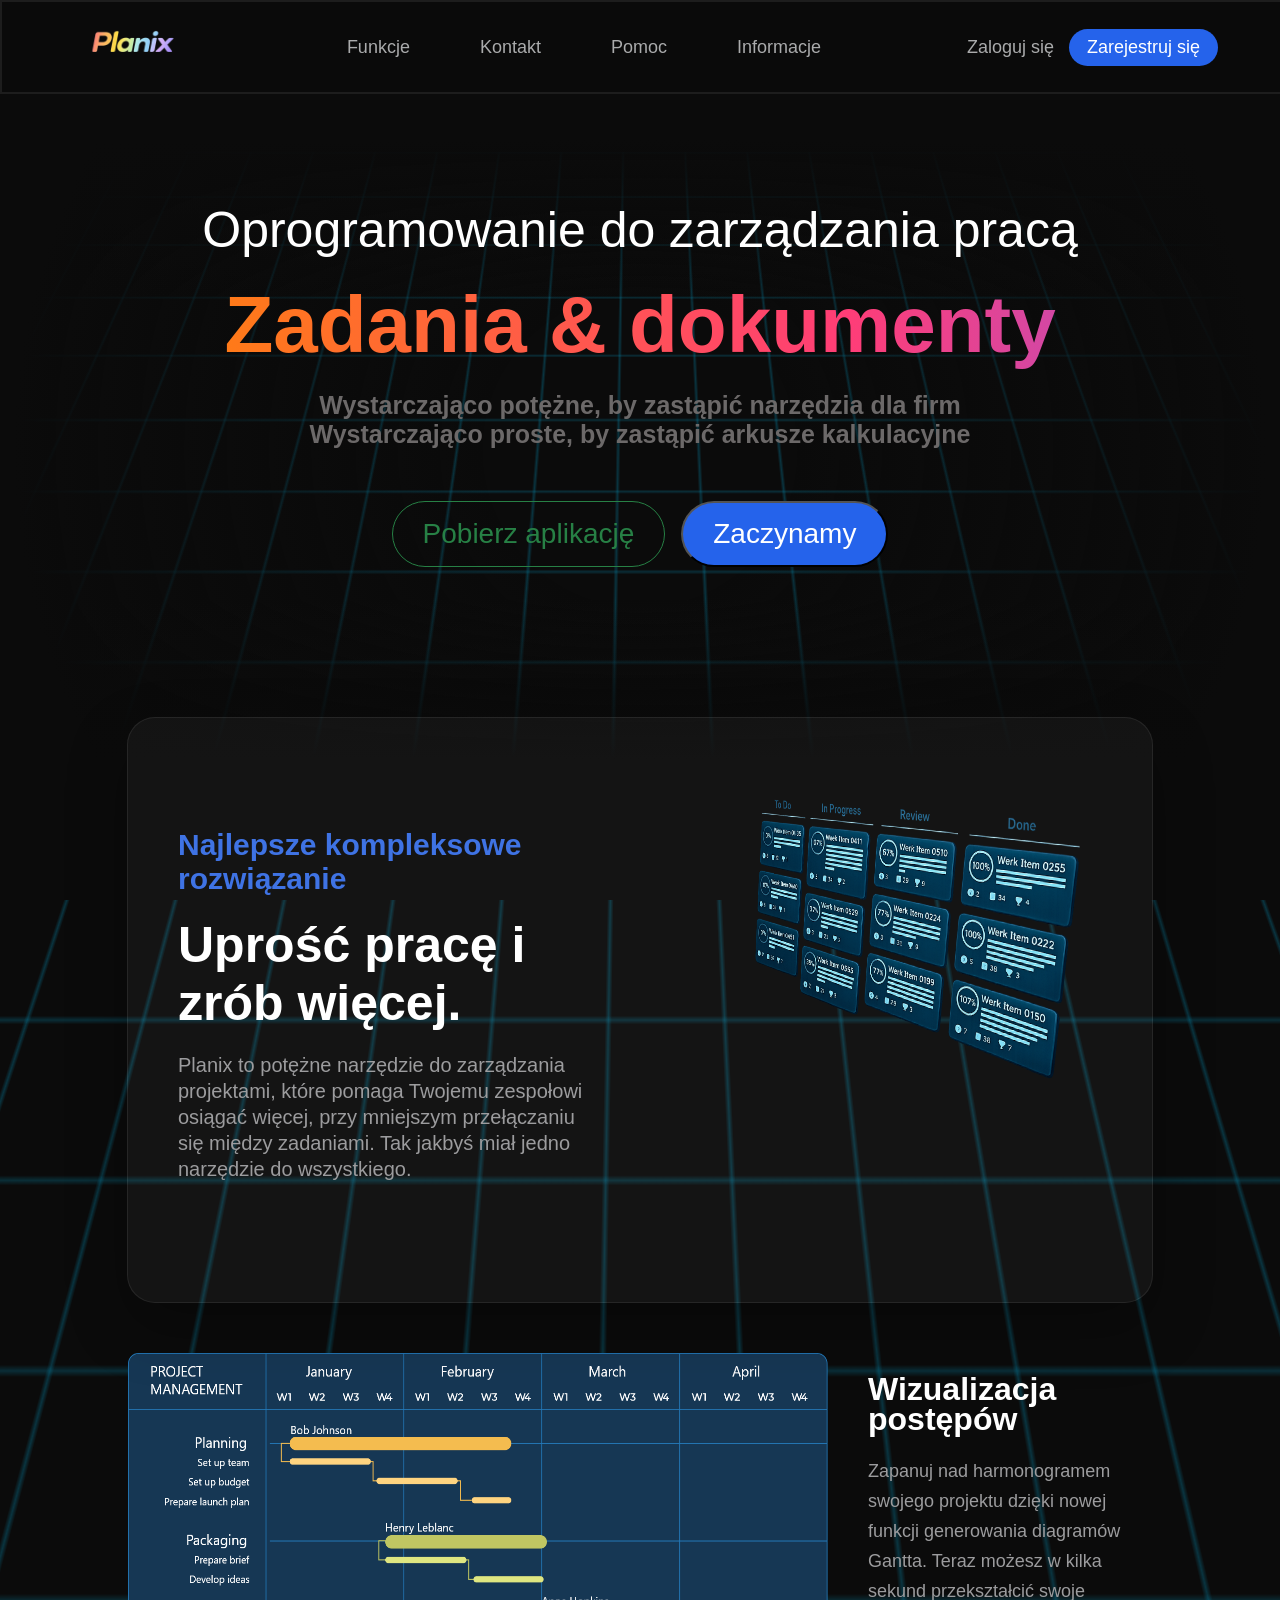
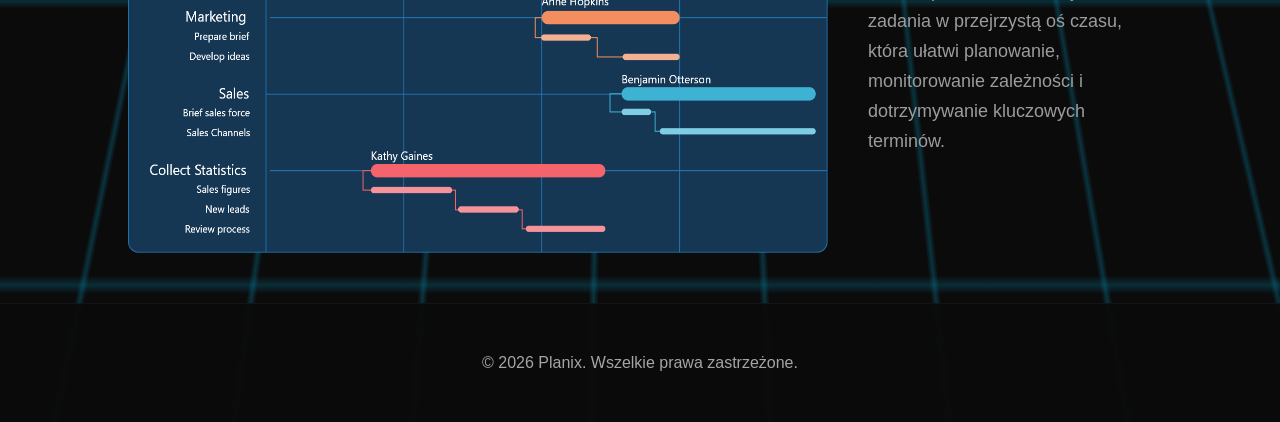
==== commit 2b0fb349: "Reorganize frontend scripts and update user page task creation" ====
--- a/frontend/pages/index.html
+++ b/frontend/pages/index.html
@@ -11,7 +11,11 @@
       <div class="navbar">
         <div class="nav-left">
           <a href="index.html">
-            <img class="navbar-logo-shape" src="../images/logo.png" alt="logo" />
+            <img
+              class="navbar-logo-shape"
+              src="../images/logo.png"
+              alt="logo"
+            />
           </a>
         </div>
 
@@ -58,7 +62,9 @@
 
       <div class="description">
         <div class="description-container">
-          <span class="description-text1">Najlepsze kompleksowe rozwiązanie</span>
+          <span class="description-text1"
+            >Najlepsze kompleksowe rozwiązanie</span
+          >
           <span class="description-text2">Uprość pracę i zrób więcej.</span>
           <span class="description-text3">
             Planix to potężne narzędzie do zarządzania projektami, które pomaga
@@ -74,15 +80,22 @@
         />
       </div>
       <div class="other-description">
-        <img class="diagram-img" src="../images/diagram.png" alt="Diagram">
-        <div class="diagram-description"> 
+        <img class="diagram-img" src="../images/diagram.png" alt="Diagram" />
+        <div class="diagram-description">
           <h1>Wizualizacja postępów</h1>
-        <p>Zapanuj nad harmonogramem swojego projektu dzięki nowej funkcji generowania diagramów Gantta. Teraz możesz w kilka sekund przekształcić swoje zadania w przejrzystą oś czasu, która ułatwi planowanie, monitorowanie zależności i dotrzymywanie kluczowych terminów.</p></div>
+          <p>
+            Zapanuj nad harmonogramem swojego projektu dzięki nowej funkcji
+            generowania diagramów Gantta. Teraz możesz w kilka sekund
+            przekształcić swoje zadania w przejrzystą oś czasu, która ułatwi
+            planowanie, monitorowanie zależności i dotrzymywanie kluczowych
+            terminów.
+          </p>
+        </div>
       </div>
     </div>
 
     <div class="bottom">© 2026 Planix. Wszelkie prawa zastrzeżone.</div>
-    <script src="../scripts/navigation.js"></script>
-    <script src="../scripts/backgroundFadeEffect.js"></script>
+    <script src="../scripts/pages/navigation.js"></script>
+    <script src="../scripts/pages/backgroundFadeEffect.js"></script>
   </body>
 </html>
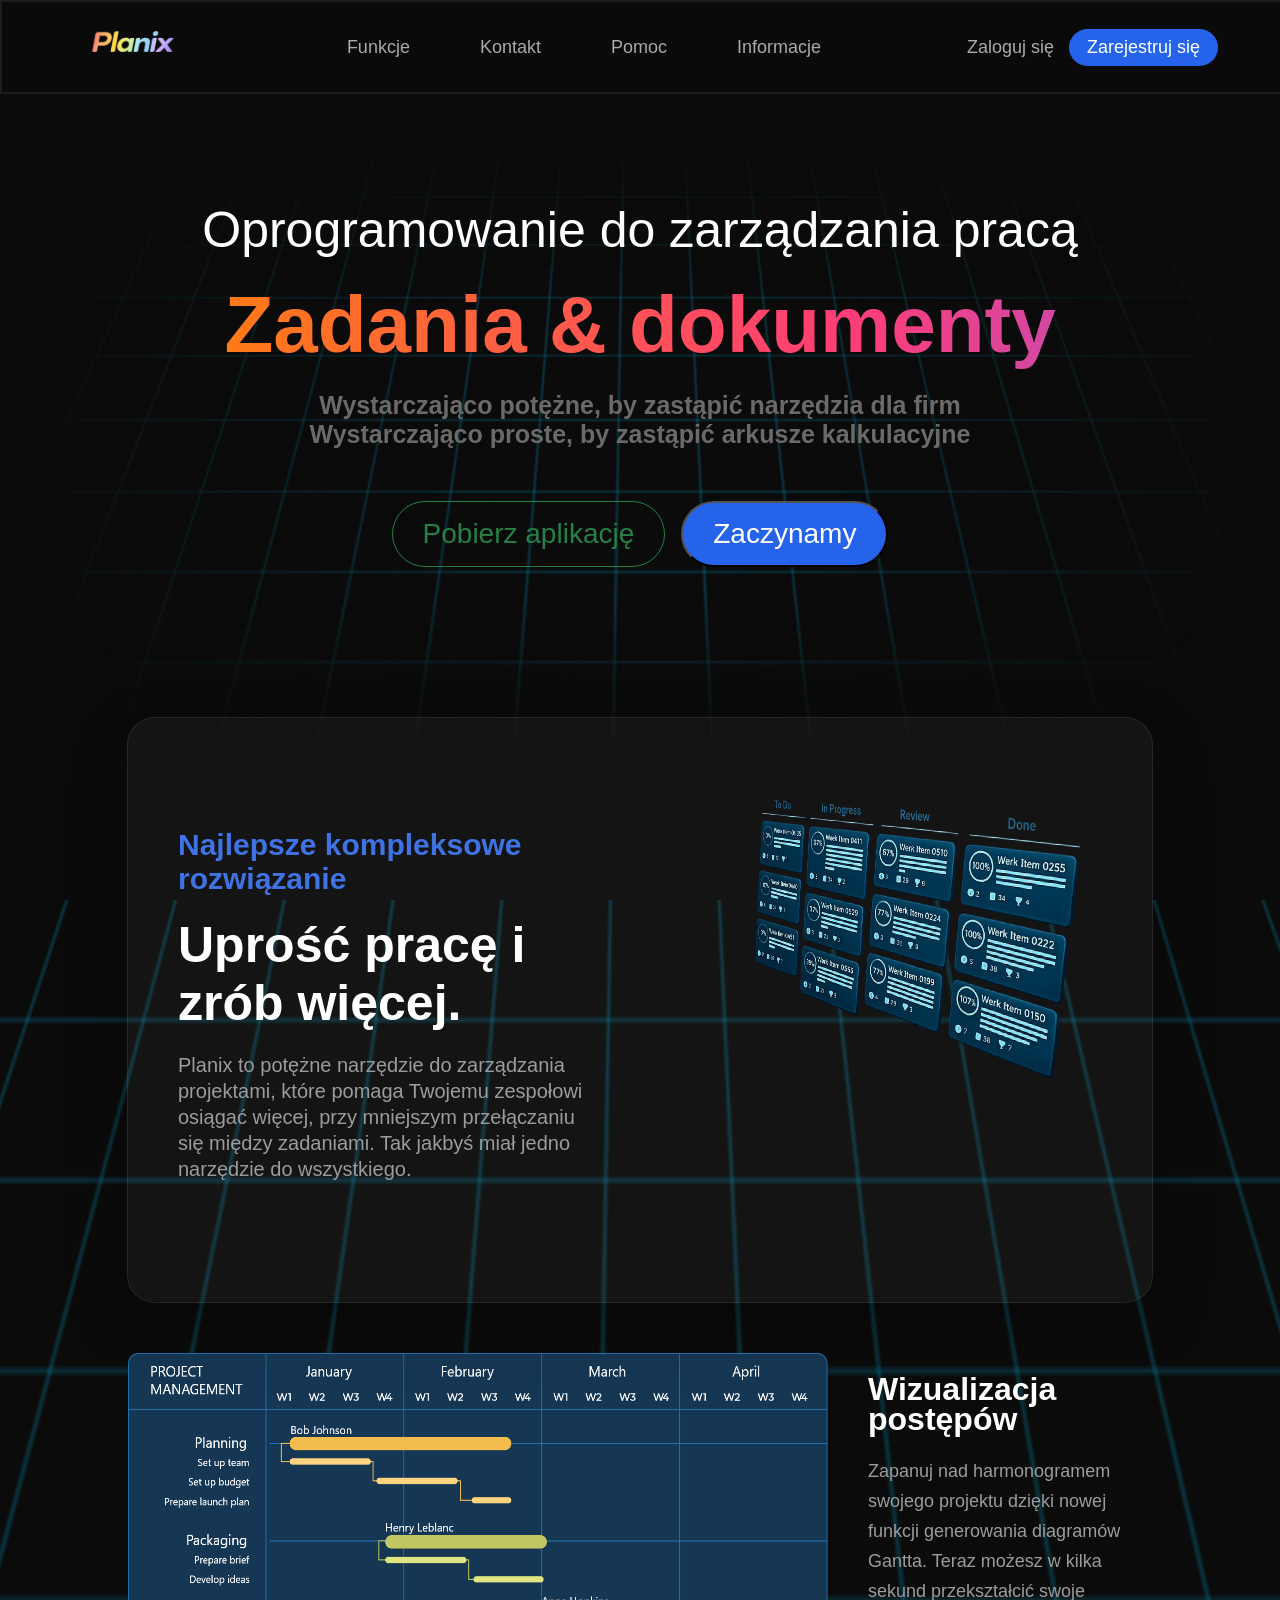
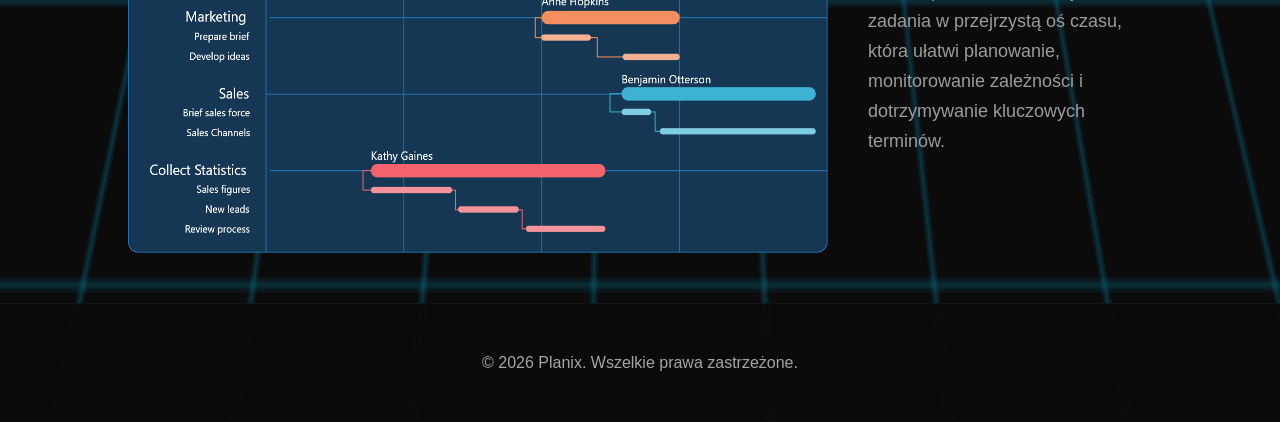
==== commit af9db151: "add favicon to frontend pages" ====
--- a/frontend/pages/index.html
+++ b/frontend/pages/index.html
@@ -4,6 +4,7 @@
     <meta charset="UTF-8" />
     <meta name="viewport" content="width=device-width, initial-scale=1.0" />
     <title>Task manager</title>
+    <link rel="icon" type="image/png" href="../favicon.png" />
     <link rel="stylesheet" href="../styles/index.css" />
   </head>
   <body>
--- a/frontend/styles/index.css
+++ b/frontend/styles/index.css
@@ -45,12 +45,8 @@
   inset: 0;
   z-index: -2;
 
-  background: linear-gradient(
-      to bottom,
-      #0b0b0b 0%,
-      #0b0b0b 140px,
-      transparent 300px
-    ),
+  background:
+    linear-gradient(to bottom, #0b0b0b 0%, #0b0b0b 140px, transparent 300px),
     linear-gradient(to top, #0b0b0b 0%, #0b0b0b 140px, transparent 300px),
     radial-gradient(circle at center, transparent 20%, #0b0b0b 80%);
 }
@@ -122,6 +118,10 @@
 }
 
 .navbar-link:hover {
+  color: white;
+}
+
+.navbar-link.active {
   color: white;
 }
 
